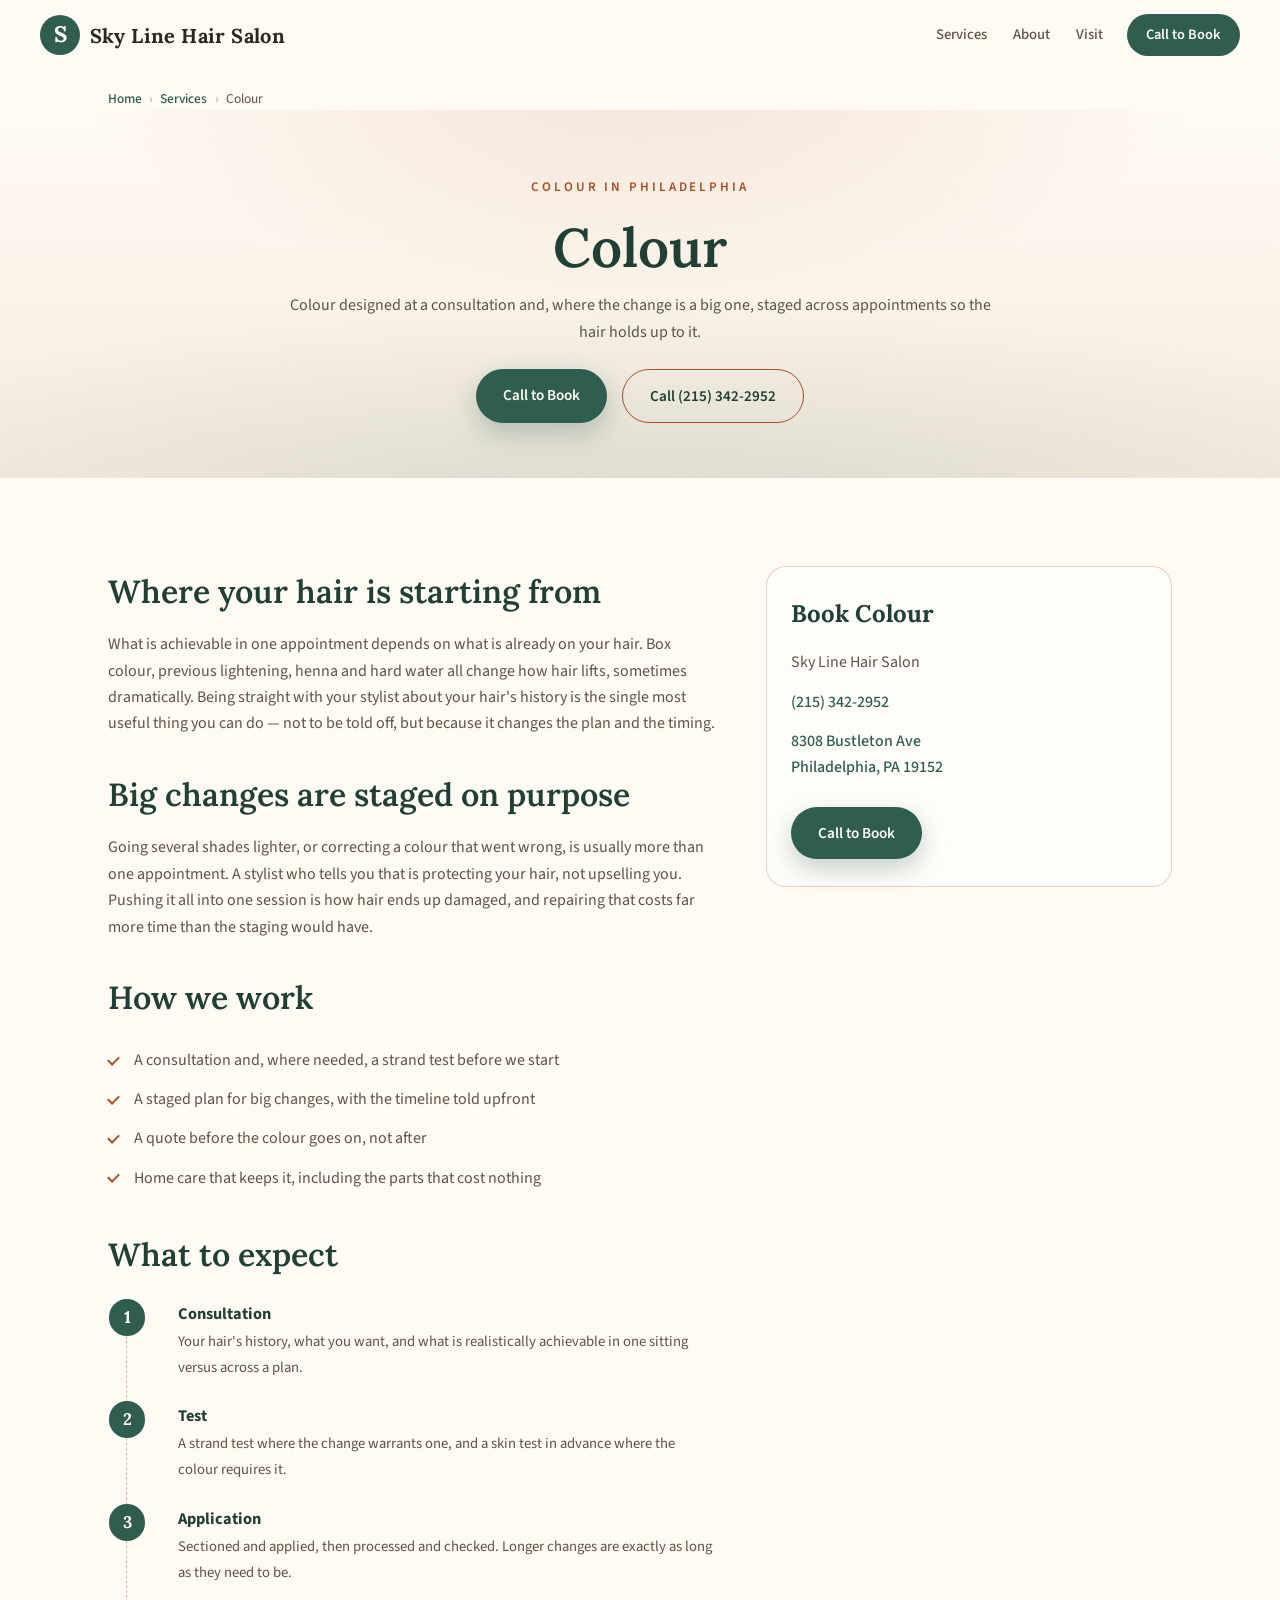
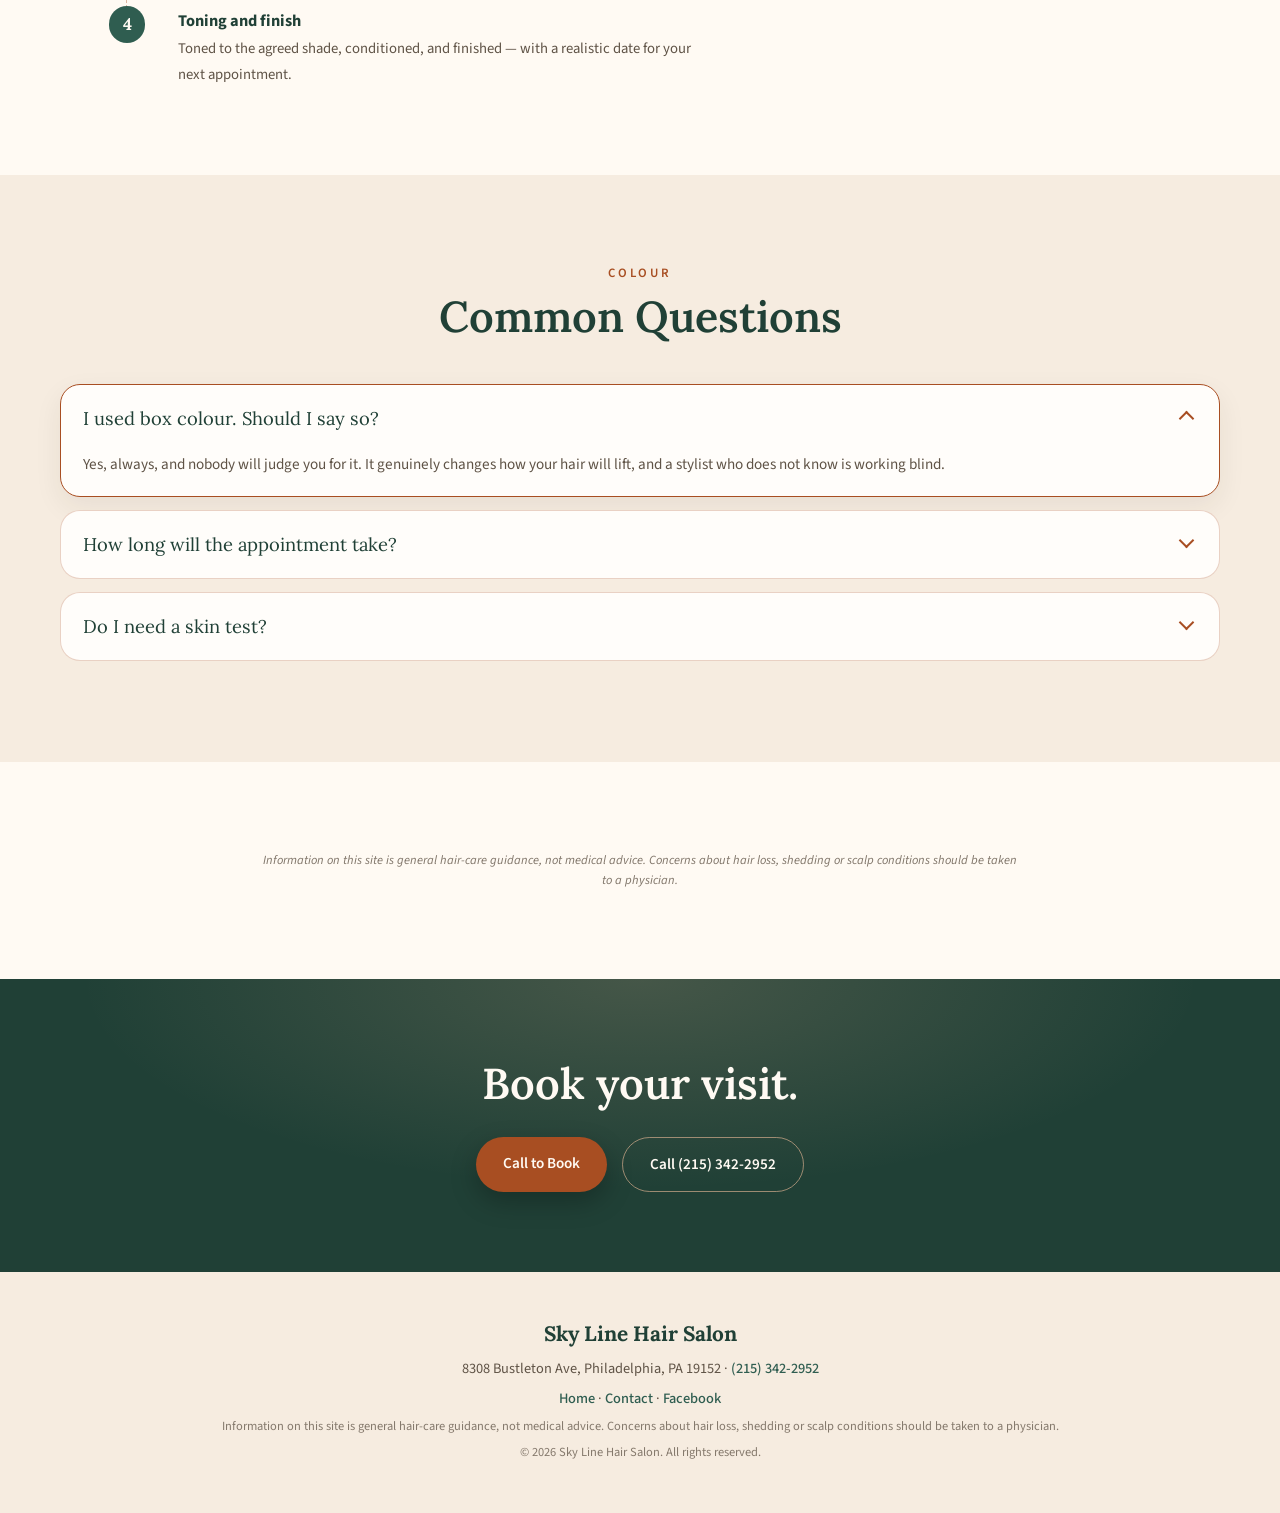
==== color.html @ 4eb21180 "site-factory: rebuild sky-line-hair-salon" ====
<!DOCTYPE html>
<html lang="en">
<head>
  <meta charset="UTF-8">
  <meta name="viewport" content="width=device-width, initial-scale=1.0">
  <meta name="description" content="Colour at Sky Line Hair Salon in Philadelphia. Colour designed at a consultation and, where the change is a big one, staged across appointments so the hair holds up to… Call (215) 342-2952.">
  <meta name="robots" content="index,follow">
  <meta name="theme-color" content="#2f5d50">
  <link rel="canonical" href="https://telldakidd.github.io/sky-line-hair-salon/color.html">
  <meta property="og:type" content="website">
  <meta property="og:site_name" content="Sky Line Hair Salon">
  <meta property="og:title" content="Colour in Philadelphia, PA | Sky Line Hair Salon">
  <meta property="og:description" content="Colour at Sky Line Hair Salon in Philadelphia. Colour designed at a consultation and, where the change is a big one, staged across appointments so the hair holds up to… Call (215) 342-2952.">
  <meta property="og:url" content="https://telldakidd.github.io/sky-line-hair-salon/color.html">
  <title>Colour in Philadelphia, PA | Sky Line Hair Salon</title>
  <link rel="preconnect" href="https://fonts.googleapis.com">
  <link rel="preconnect" href="https://fonts.gstatic.com" crossorigin>
  <link href="https://fonts.googleapis.com/css2?family=Lora:ital,wght@0,500;0,600;0,700;1,500&amp;family=Source+Sans+3:wght@400;500;600;700&amp;display=swap" rel="stylesheet">
  <link rel="stylesheet" href="styles.css">
  <script type="application/ld+json">{
  "@context": "https://schema.org",
  "@type": "HairSalon",
  "@id": "https://telldakidd.github.io/sky-line-hair-salon/#practice",
  "name": "Sky Line Hair Salon",
  "url": "https://telldakidd.github.io/sky-line-hair-salon/",
  "telephone": "(215) 342-2952",
  "priceRange": "$$",
  "currenciesAccepted": "USD",
  "address": {
    "@type": "PostalAddress",
    "streetAddress": "8308 Bustleton Ave",
    "addressLocality": "Philadelphia",
    "addressRegion": "PA",
    "postalCode": "19152",
    "addressCountry": "US"
  },
  "areaServed": [
    {
      "@type": "City",
      "name": "Philadelphia"
    }
  ],
  "openingHoursSpecification": [
    {
      "@type": "OpeningHoursSpecification",
      "dayOfWeek": [
        "Monday",
        "Tuesday",
        "Wednesday",
        "Thursday",
        "Friday"
      ],
      "opens": "09:30",
      "closes": "19:00"
    },
    {
      "@type": "OpeningHoursSpecification",
      "dayOfWeek": [
        "Saturday"
      ],
      "opens": "09:30",
      "closes": "17:00"
    },
    {
      "@type": "OpeningHoursSpecification",
      "dayOfWeek": [
        "Sunday"
      ],
      "opens": "09:30",
      "closes": "16:00"
    }
  ],
  "sameAs": [
    "https://www.facebook.com/SkyLineSalonLLC/"
  ],
  "hasOfferCatalog": {
    "@type": "OfferCatalog",
    "name": "Salon services",
    "itemListElement": [
      {
        "@type": "Offer",
        "itemOffered": {
          "@type": "Service",
          "name": "Cuts & Styling"
        }
      },
      {
        "@type": "Offer",
        "itemOffered": {
          "@type": "Service",
          "name": "Colour"
        }
      },
      {
        "@type": "Offer",
        "itemOffered": {
          "@type": "Service",
          "name": "Conditioning Services"
        }
      }
    ]
  },
  "paymentAccepted": "Cash, Credit Card"
}</script>
  <script type="application/ld+json">{
  "@context": "https://schema.org",
  "@type": "Service",
  "name": "Colour",
  "description": "Colour designed at a consultation and, where the change is a big one, staged across appointments so the hair holds up to it.",
  "url": "https://telldakidd.github.io/sky-line-hair-salon/color.html",
  "provider": {
    "@id": "https://telldakidd.github.io/sky-line-hair-salon/#practice",
    "@type": "HairSalon",
    "name": "Sky Line Hair Salon"
  }
}</script>
  <script type="application/ld+json">{
  "@context": "https://schema.org",
  "@type": "FAQPage",
  "mainEntity": [
    {
      "@type": "Question",
      "name": "I used box colour. Should I say so?",
      "acceptedAnswer": {
        "@type": "Answer",
        "text": "Yes, always, and nobody will judge you for it. It genuinely changes how your hair will lift, and a stylist who does not know is working blind."
      }
    },
    {
      "@type": "Question",
      "name": "How long will the appointment take?",
      "acceptedAnswer": {
        "@type": "Answer",
        "text": "Colour appointments vary enormously — a root touch-up and a full lightening are different afternoons. You will be given a realistic time when you book."
      }
    },
    {
      "@type": "Question",
      "name": "Do I need a skin test?",
      "acceptedAnswer": {
        "@type": "Answer",
        "text": "For some colour services, yes, and it has to be done in advance rather than on the day. We will tell you when you book if yours needs one."
      }
    }
  ]
}</script>
  <script type="application/ld+json">{
  "@context": "https://schema.org",
  "@type": "BreadcrumbList",
  "itemListElement": [
    {
      "@type": "ListItem",
      "position": 1,
      "name": "Home",
      "item": "https://telldakidd.github.io/sky-line-hair-salon/index.html"
    },
    {
      "@type": "ListItem",
      "position": 2,
      "name": "Services",
      "item": "https://telldakidd.github.io/sky-line-hair-salon/index.html#services"
    },
    {
      "@type": "ListItem",
      "position": 3,
      "name": "Colour",
      "item": "https://telldakidd.github.io/sky-line-hair-salon/color.html"
    }
  ]
}</script>
</head>
<body id="top">

  <header class="site-header" data-header>
    <a class="brand" href="index.html" aria-label="Sky Line Hair Salon home">
      <span class="brand-mark">S</span>
      <span class="brand-name">Sky Line Hair Salon</span>
    </a>
    <nav class="nav" data-nav aria-label="Primary navigation">
      <a href="index.html#services">Services</a>
      <a href="index.html#about">About</a>
      <a href="index.html#visit">Visit</a>
    </nav>
    <a class="header-cta" href="tel:+12153422952">Call to Book</a>
    <button type="button" class="nav-toggle" data-nav-toggle aria-label="Toggle menu" aria-expanded="false">
      <span></span><span></span><span></span>
    </button>
  </header>

  <main>
    <nav class="breadcrumb" aria-label="Breadcrumb">
      <a href="index.html">Home</a><span>&rsaquo;</span><a href="index.html#services">Services</a><span>&rsaquo;</span>Colour
    </nav>

    <section class="page-hero">
      <div class="hero-glow" aria-hidden="true"></div>
      <div class="page-hero-inner">
        <p class="eyebrow">Colour in Philadelphia</p>
        <h1>Colour</h1>
        <p class="lede">Colour designed at a consultation and, where the change is a big one, staged across appointments so the hair holds up to it.</p>
        <div class="hero-actions">
          <a class="button primary" href="tel:+12153422952">Call to Book</a>
          <a class="button secondary" href="tel:+12153422952">Call (215) 342-2952</a>
        </div>
      </div>
    </section>

    <section class="section">
      <div class="tx-body">
        <div class="tx-main">
          <h2>Where your hair is starting from</h2>
          <p>What is achievable in one appointment depends on what is already on your hair. Box colour, previous lightening, henna and hard water all change how hair lifts, sometimes dramatically. Being straight with your stylist about your hair&#39;s history is the single most useful thing you can do — not to be told off, but because it changes the plan and the timing.</p>
          <h2>Big changes are staged on purpose</h2>
          <p>Going several shades lighter, or correcting a colour that went wrong, is usually more than one appointment. A stylist who tells you that is protecting your hair, not upselling you. Pushing it all into one session is how hair ends up damaged, and repairing that costs far more time than the staging would have.</p>

          <h2>How we work</h2>
          <ul class="tx-list">
            <li>A consultation and, where needed, a strand test before we start</li>
            <li>A staged plan for big changes, with the timeline told upfront</li>
            <li>A quote before the colour goes on, not after</li>
            <li>Home care that keeps it, including the parts that cost nothing</li>
          </ul>

          <h2>What to expect</h2>
          <ol class="tx-steps">
            <li class="tx-step">
              <strong>Consultation</strong>
              <span>Your hair&#39;s history, what you want, and what is realistically achievable in one sitting versus across a plan.</span>
            </li>
            <li class="tx-step">
              <strong>Test</strong>
              <span>A strand test where the change warrants one, and a skin test in advance where the colour requires it.</span>
            </li>
            <li class="tx-step">
              <strong>Application</strong>
              <span>Sectioned and applied, then processed and checked. Longer changes are exactly as long as they need to be.</span>
            </li>
            <li class="tx-step">
              <strong>Toning and finish</strong>
              <span>Toned to the agreed shade, conditioned, and finished — with a realistic date for your next appointment.</span>
            </li>
          </ol>
        </div>

        <aside class="tx-aside">
          <div class="visit-card">
            <h3>Book Colour</h3>
            <p class="visit-line">Sky Line Hair Salon</p>
            <p class="visit-line"><a href="tel:+12153422952">(215) 342-2952</a></p>
            <p class="visit-line"><a href="https://www.google.com/maps/search/?api=1&amp;query=Sky%20Line%20Hair%20Salon%208308%20Bustleton%20Ave%20Philadelphia%20PA%2019152" target="_blank" rel="noopener">8308 Bustleton Ave<br>Philadelphia, PA 19152</a></p>
            <a class="button primary" href="tel:+12153422952">Call to Book</a>
          </div>
        </aside>
      </div>
    </section>

    <section class="section alt" id="faq">
      <div class="section-head">
        <p class="kicker">Colour</p>
        <h2>Common Questions</h2>
      </div>
      <div class="faq-list">
        <details class="faq-item" open>
          <summary>I used box colour. Should I say so?</summary>
          <p>Yes, always, and nobody will judge you for it. It genuinely changes how your hair will lift, and a stylist who does not know is working blind.</p>
        </details>
        <details class="faq-item">
          <summary>How long will the appointment take?</summary>
          <p>Colour appointments vary enormously — a root touch-up and a full lightening are different afternoons. You will be given a realistic time when you book.</p>
        </details>
        <details class="faq-item">
          <summary>Do I need a skin test?</summary>
          <p>For some colour services, yes, and it has to be done in advance rather than on the day. We will tell you when you book if yours needs one.</p>
        </details>
      </div>
    </section>

    <section class="section">
      <p class="compliance-note">Information on this site is general hair-care guidance, not medical advice. Concerns about hair loss, shedding or scalp conditions should be taken to a physician.</p>
    </section>

    <section class="cta-band" id="book">
      <h2>Book your visit.</h2>
      <p></p>
      <div class="hero-actions">
        <a class="button primary light" href="tel:+12153422952">Call to Book</a>
        <a class="button ghost" href="tel:+12153422952">Call (215) 342-2952</a>
      </div>
    </section>
  </main>

  <footer class="site-footer">
    <p class="foot-brand">Sky Line Hair Salon</p>
    <p>8308 Bustleton Ave, Philadelphia, PA 19152 &middot; <a href="tel:+12153422952">(215) 342-2952</a></p>
    <p>
      <a href="index.html">Home</a> &middot;       <a href="contact.html">Contact</a> &middot;       <a href="https://www.facebook.com/SkyLineSalonLLC/" target="_blank" rel="noopener">Facebook</a>    </p>
    <p class="fineprint">Information on this site is general hair-care guidance, not medical advice. Concerns about hair loss, shedding or scalp conditions should be taken to a physician.</p>
    <p class="fineprint">&copy; <span data-year>2026</span> Sky Line Hair Salon. All rights reserved.</p>
  </footer>

  <script src="script.js"></script>
</body>
</html>
---- styles.css ----
/* ===== site-factory shared stylesheet =====
   Derived from najalabee-medspa/styles.css by tools/extract_css.py.
   Do not hand-edit: re-run the extractor, or add rules to _dental.css instead. */
:root {
  --bg: #fffaf3;
  --bg-alt: #f6ece0;
  --ink: #2c2620;
  --ink-soft: #5f5346;
  --brand: #2f5d50;
  --brand-deep: #204036;
  --accent: #a84e22;
  --accent-soft: #eebd99;
  --surface: #fffdfa;
  --radius: 20px;
  --bg-rgb: 255, 250, 243;
  --bg-alt-rgb: 246, 236, 224;
  --brand-rgb: 47, 93, 80;
  --brand-deep-rgb: 32, 64, 54;
  --accent-rgb: 168, 78, 34;
  --accent-soft-rgb: 238, 189, 153;
  --shadow-rgb: 44, 38, 32;
  --heading: #204036;
  --on-brand: #fffaf3;
  --on-brand-deep: #fffaf3;
  --on-accent: #fffaf3;
  --shadow: 0 18px 50px rgba(44, 38, 32, 0.10);
  --font-display: "Lora", Georgia, serif;
  --font-body: "Source Sans 3", -apple-system, sans-serif;
}

* { margin: 0; padding: 0; box-sizing: border-box; }
html { scroll-behavior: smooth; }

body {
  font-family: var(--font-body);
  background: var(--bg);
  color: var(--ink);
  line-height: 1.65;
  -webkit-font-smoothing: antialiased;
  -moz-osx-font-smoothing: grayscale;
  overflow-x: clip;
}

img { max-width: 100%; display: block; }
a { color: inherit; }

h1, h2, h3, .hero-title { text-wrap: balance; }
p { text-wrap: pretty; }

/* ---------- Header ---------- */
.site-header {
  position: sticky; top: 0; z-index: 50;
  display: flex; align-items: center; gap: 1.5rem;
  padding: 0.9rem clamp(1rem, 4vw, 2.5rem);
  background: rgba(var(--bg-rgb), 0.9);
  -webkit-backdrop-filter: blur(10px);
  backdrop-filter: blur(10px);
  transition: box-shadow 0.25s ease, background 0.25s ease;
}
.site-header.scrolled { box-shadow: 0 6px 24px rgba(var(--shadow-rgb), 0.09); }

.brand { display: flex; align-items: center; gap: 0.6rem; text-decoration: none; }
.brand-mark {
  display: grid; place-items: center;
  width: 40px; height: 40px; border-radius: 50%;
  background: var(--brand); color: var(--on-brand);
  font-family: var(--font-display); font-weight: 700; font-size: 1.4rem;
  padding-bottom: 2px;
}
.brand-name {
  font-family: var(--font-display);
  font-weight: 700; font-size: 1.25rem; letter-spacing: 0.02em;
}
.brand-name em { font-style: italic; color: var(--accent); }

.nav { display: flex; gap: 1.6rem; margin-left: auto; }
.nav a {
  text-decoration: none; font-size: 0.92rem; font-weight: 500;
  color: var(--ink-soft); transition: color 0.2s;
}
.nav a:hover { color: var(--brand); }

.header-cta {
  padding: 0.55rem 1.2rem; border-radius: 999px;
  background: var(--brand); color: var(--on-brand);
  text-decoration: none; font-size: 0.9rem; font-weight: 600;
  transition: background 0.2s, transform 0.2s;
}
.header-cta:hover { background: var(--brand-deep); transform: translateY(-1px); }

.nav-toggle { display: none; background: none; border: 0; cursor: pointer; padding: 6px; }
.nav-toggle span {
  display: block; width: 22px; height: 2px; margin: 5px 0;
  background: var(--ink); border-radius: 2px; transition: 0.25s;
}

/* ---------- Hero ---------- */
.hero {
  position: relative; overflow: hidden;
  padding: clamp(4rem, 10vw, 7.5rem) 1.25rem clamp(3.5rem, 8vw, 6rem);
  text-align: center;
  background:
    radial-gradient(1200px 500px at 50% -10%, rgba(var(--accent-rgb), 0.16), transparent 65%),
    linear-gradient(180deg, var(--bg) 0%, var(--bg-alt) 100%);
}
.hero-glow {
  position: absolute; inset: auto -20% -60% -20%; height: 400px;
  background: radial-gradient(closest-side, rgba(var(--brand-rgb), 0.12), transparent);
  pointer-events: none; will-change: transform;
  animation: glowDrift 14s ease-in-out infinite alternate;
}
@keyframes glowDrift {
  from { transform: translate3d(-3%, 0, 0) scale(1); }
  to   { transform: translate3d(3%, -4%, 0) scale(1.08); }
}
.hero-inner { position: relative; max-width: 780px; margin: 0 auto; }

.eyebrow {
  font-size: 0.82rem; letter-spacing: 0.22em; text-transform: uppercase;
  color: var(--accent); font-weight: 600; margin-bottom: 1.2rem;
}
.hero-title {
  font-family: var(--font-display);
  font-size: clamp(2.9rem, 8vw, 5.2rem);
  font-weight: 600; line-height: 1.05; color: var(--heading);
}
.hero-title .script { font-style: italic; color: var(--accent); font-weight: 500; }
.hero-tagline {
  font-family: var(--font-display); font-style: italic;
  font-size: clamp(1.25rem, 3vw, 1.7rem); color: var(--ink-soft);
  margin-top: 0.6rem;
}
.hero-copy { max-width: 560px; margin: 1.2rem auto 0; color: var(--ink-soft); }

.hero-actions {
  display: flex; gap: 0.9rem; justify-content: center; flex-wrap: wrap;
  margin-top: 1.8rem;
}
.button {
  display: inline-block; padding: 0.85rem 1.7rem; border-radius: 999px;
  text-decoration: none; font-weight: 600; font-size: 0.95rem;
  transition: transform 0.2s cubic-bezier(0.2, 0, 0, 1), box-shadow 0.2s ease, background 0.2s ease;
}
.button:active { transform: scale(0.96); }
.button.primary {
  background: var(--brand); color: var(--on-brand);
  box-shadow: 0 10px 26px rgba(var(--brand-rgb), 0.28);
}
.button.primary:hover { background: var(--brand-deep); transform: translateY(-2px); box-shadow: 0 16px 34px rgba(var(--brand-rgb), 0.34); }
.button.primary:active { transform: scale(0.96); }
.button.primary.light { background: var(--accent); color: var(--on-accent); box-shadow: 0 10px 26px rgba(0,0,0,0.25); }
.button.primary.light:hover { background: var(--accent-soft); }
.button.secondary {
  border: 1.5px solid var(--accent); color: var(--heading); background: transparent;
}
.button.secondary:hover { background: rgba(var(--accent-rgb), 0.12); transform: translateY(-2px); }
.button.ghost { border: 1.5px solid rgba(var(--accent-soft-rgb), 0.6); color: var(--on-brand-deep); }
.button.ghost:hover { background: rgba(var(--accent-soft-rgb), 0.14); }

.hero-tags {
  display: flex; gap: 0.6rem; justify-content: center; flex-wrap: wrap;
  list-style: none; margin-top: 2rem;
}
.hero-tags li {
  padding: 0.35rem 0.95rem; border-radius: 999px; font-size: 0.8rem;
  background: var(--surface); border: 1px solid var(--accent-soft); color: var(--ink-soft);
  transition: transform 0.2s ease, box-shadow 0.2s ease, border-color 0.2s ease;
}
.hero-tags li:hover {
  transform: translateY(-2px);
  border-color: var(--accent);
  box-shadow: 0 6px 16px rgba(var(--accent-rgb), 0.2);
}

/* Staggered hero entrance */
.hero-stagger > * {
  opacity: 0;
  transform: translateY(22px);
  animation: heroIn 0.9s cubic-bezier(0.2, 0, 0, 1) forwards;
}
.hero-stagger > .eyebrow      { animation-delay: 0.05s; }
.hero-stagger > .hero-title   { animation-delay: 0.15s; }
.hero-stagger > .hero-tagline { animation-delay: 0.28s; }
.hero-stagger > .hero-copy    { animation-delay: 0.40s; }
.hero-stagger > .hero-actions { animation-delay: 0.52s; }
.hero-stagger > .hero-tags    { animation-delay: 0.64s; }
@keyframes heroIn {
  to { opacity: 1; transform: none; }
}

/* ---------- Proof marquee ---------- */
.proof {
  overflow: hidden; white-space: nowrap;
  padding: 0.85rem 0; background: var(--brand-deep); color: var(--accent-soft);
  font-size: 0.85rem; letter-spacing: 0.06em;
  -webkit-mask-image: linear-gradient(90deg, transparent, #000 8%, #000 92%, transparent);
  mask-image: linear-gradient(90deg, transparent, #000 8%, #000 92%, transparent);
}
.proof-track {
  display: inline-flex; gap: 2.5rem; padding-left: 2.5rem;
  will-change: transform;
  animation: marquee 32s linear infinite;
}
.proof:hover .proof-track { animation-play-state: paused; }
.proof-track span { flex: 0 0 auto; }
.proof-track .dot { color: var(--accent); opacity: 0.6; }
@keyframes marquee {
  from { transform: translate3d(0, 0, 0); }
  to   { transform: translate3d(-50%, 0, 0); }
}

/* ---------- Sections ---------- */
.section { padding: clamp(3.5rem, 8vw, 5.5rem) clamp(1.25rem, 5vw, 3rem); max-width: 1160px; margin: 0 auto; }
.section.alt { max-width: none; background: var(--bg-alt); }
.section.alt > * { max-width: 1160px; margin-left: auto; margin-right: auto; }

.section-head { text-align: center; max-width: 640px; margin: 0 auto 2.6rem; }
.kicker {
  font-size: 0.8rem; letter-spacing: 0.22em; text-transform: uppercase;
  color: var(--accent); font-weight: 600; margin-bottom: 0.5rem;
}
.section-head h2, .about-copy h2, .cta-band h2 {
  font-family: var(--font-display); font-weight: 600;
  font-size: clamp(1.9rem, 4.5vw, 2.7rem); color: var(--heading); line-height: 1.15;
}
.section-head .sub { margin-top: 0.7rem; color: var(--ink-soft); }

/* ---------- Services ---------- */
.service-grid {
  display: grid; gap: 1.2rem;
  grid-template-columns: repeat(auto-fit, minmax(240px, 1fr));
}
.service-card {
  position: relative; background: var(--surface); border-radius: var(--radius);
  border: 1px solid rgba(var(--accent-rgb), 0.25);
  padding: 1.6rem 1.4rem 1.3rem; box-shadow: 0 8px 24px rgba(var(--shadow-rgb), 0.05);
  transition: transform 0.22s ease, box-shadow 0.22s ease;
}
.service-card {
  transition: transform 0.28s cubic-bezier(0.2, 0, 0, 1), box-shadow 0.28s ease, border-color 0.28s ease;
}
.service-card:hover {
  transform: translateY(-6px);
  box-shadow: 0 22px 48px rgba(var(--shadow-rgb), 0.13);
  border-color: var(--accent);
}
.service-card.featured { border: 1.5px solid var(--accent); }
.service-card .tag {
  position: absolute; top: -11px; right: 16px;
  background: var(--accent); color: var(--surface);
  font-size: 0.7rem; font-weight: 700; letter-spacing: 0.08em; text-transform: uppercase;
  padding: 0.2rem 0.7rem; border-radius: 999px;
}
.sc-icon {
  display: inline-flex; margin-bottom: 0.9rem;
  width: 46px; height: 46px; border-radius: 12px;
  align-items: center; justify-content: center;
  background: rgba(var(--brand-rgb), 0.06);
  transition: transform 0.28s cubic-bezier(0.2, 0, 0, 1), background 0.28s ease;
}
.sc-icon svg {
  width: 26px; height: 26px;
  fill: none; stroke: var(--brand); stroke-width: 1.5;
  stroke-linecap: round; stroke-linejoin: round;
}
.service-card:hover .sc-icon { background: rgba(var(--accent-rgb), 0.14); transform: translateY(-2px); }
.service-card:hover .sc-icon svg { stroke: var(--accent); }
.service-card h3 { font-family: var(--font-display); font-size: 1.35rem; color: var(--heading); }
.service-card p { font-size: 0.9rem; color: var(--ink-soft); margin: 0.4rem 0 0.9rem; }
.sc-book {
  font-size: 0.88rem; font-weight: 600; color: var(--accent); text-decoration: none;
}
.sc-book:hover { color: var(--brand); }

.price-note { text-align: center; margin-top: 2.2rem; color: var(--ink-soft); font-style: italic; }

/* ---------- About ---------- */
.about-wrap {
  display: grid; grid-template-columns: 1.4fr 1fr; gap: 3rem; align-items: center;
}
.about-copy p { color: var(--ink-soft); margin: 1rem 0; }
.about-copy .button { margin-top: 0.5rem; }
.about-stats {
  list-style: none; display: grid; grid-template-columns: 1fr 1fr; gap: 1rem;
}
.about-stats li {
  background: var(--surface); border-radius: var(--radius); text-align: center;
  padding: 1.5rem 1rem; border: 1px solid rgba(var(--accent-rgb), 0.25);
}
.stat-num {
  display: block; font-family: var(--font-display); font-weight: 700;
  font-size: 2rem; color: var(--heading);
  font-variant-numeric: tabular-nums; font-feature-settings: "tnum";
}
.stat-label { font-size: 0.8rem; color: var(--ink-soft); letter-spacing: 0.04em; }

/* ---------- Gallery ---------- */
.gallery-grid {
  display: grid; gap: 1rem;
  grid-template-columns: repeat(auto-fit, minmax(160px, 1fr));
}
.gal {
  position: relative; display: grid; place-items: end start;
  aspect-ratio: 1; border-radius: var(--radius); overflow: hidden;
  text-decoration: none; padding: 1rem;
  outline: 1px solid rgba(0, 0, 0, 0.08); outline-offset: -1px;
  background: linear-gradient(160deg, var(--brand) 0%, var(--brand-deep) 100%);
  transition: transform 0.3s cubic-bezier(0.2, 0, 0, 1), box-shadow 0.3s ease;
}
.gal img {
  position: absolute; inset: 0; width: 100%; height: 100%;
  object-fit: cover; z-index: 0;
  transition: transform 0.5s cubic-bezier(0.2, 0, 0, 1);
}
.gal:hover img { transform: scale(1.05); }
/* Scrim keeps the label legible over a real photo */
.gal::before {
  content: ""; position: absolute; inset: 0; z-index: 1; pointer-events: none;
  background: linear-gradient(0deg, rgba(var(--brand-deep-rgb), 0.55), transparent 55%);
}
/* Placeholder look when the photo file is missing */
.gal.no-img {
  background:
    radial-gradient(120% 120% at 20% 15%, rgba(var(--accent-soft-rgb), 0.5), transparent 60%),
    linear-gradient(160deg, var(--brand) 0%, var(--brand-deep) 100%);
}
.gal.no-img img { display: none; }
.gal:hover { transform: translateY(-6px); box-shadow: 0 20px 44px rgba(var(--brand-deep-rgb), 0.28); }
.gal span {
  position: relative; z-index: 2;
  font-family: var(--font-display); font-size: 1.1rem; letter-spacing: 0.01em;
  color: var(--on-brand);
}
.gallery-cta { text-align: center; margin-top: 2rem; }

/* ---------- Reviews ---------- */
.review-links {
  display: grid; gap: 1.2rem;
  grid-template-columns: repeat(auto-fit, minmax(200px, 1fr));
  max-width: 780px; margin: 0 auto;
}
.review-card {
  display: flex; flex-direction: column; align-items: center; gap: 0.5rem;
  background: var(--surface); border-radius: var(--radius);
  border: 1px solid rgba(var(--accent-rgb), 0.25); padding: 1.8rem 1.4rem;
  text-decoration: none; text-align: center;
  transition: transform 0.26s cubic-bezier(0.2, 0, 0, 1), box-shadow 0.26s ease, border-color 0.26s ease;
}
.review-card:hover { transform: translateY(-5px); box-shadow: var(--shadow); border-color: var(--accent); }
.rl-stars { color: var(--accent); letter-spacing: 0.12em; font-size: 1.05rem; }
.rl-name { font-family: var(--font-display); font-size: 1.3rem; color: var(--heading); font-weight: 600; }
.rl-cta { font-size: 0.85rem; font-weight: 600; color: var(--ink-soft); }
.review-card:hover .rl-cta { color: var(--brand); }

/* ---------- Visit ---------- */
.visit-wrap { display: grid; grid-template-columns: 1fr 1fr; gap: 1.4rem; }
.visit-card {
  background: var(--surface); border-radius: var(--radius);
  border: 1px solid rgba(var(--accent-rgb), 0.25); padding: 2rem 1.8rem;
}
.visit-card h3 { font-family: var(--font-display); font-size: 1.5rem; color: var(--heading); margin-bottom: 1rem; }
.visit-line { margin: 0.55rem 0; color: var(--ink-soft); }
.visit-line a { color: var(--brand); text-decoration: none; font-weight: 500; }
.visit-line a:hover { text-decoration: underline; }
.visit-card .button { margin-top: 1.1rem; }
.hours { width: 100%; border-collapse: collapse; }
.hours td { padding: 0.55rem 0; border-bottom: 1px dashed rgba(var(--accent-rgb), 0.35); color: var(--ink-soft); }
.hours td:last-child { text-align: right; font-weight: 600; color: var(--ink); }
.visit-note { margin-top: 1rem; font-size: 0.85rem; font-style: italic; color: var(--ink-soft); }

/* ---------- CTA band ---------- */
.cta-band {
  text-align: center; padding: clamp(3.5rem, 8vw, 5rem) 1.25rem;
  background:
    radial-gradient(800px 300px at 50% 0%, rgba(var(--accent-soft-rgb), 0.18), transparent 70%),
    var(--brand-deep);
  color: var(--on-brand-deep);
}
.cta-band h2 { color: var(--on-brand-deep); }
.cta-band p { color: var(--accent-soft); margin: 0.6rem 0 1.6rem; font-style: italic; }

/* ---------- Footer ---------- */
.site-footer {
  text-align: center; padding: 2.5rem 1.25rem 2.8rem;
  background: var(--bg-alt); color: var(--ink-soft); font-size: 0.9rem;
}
.foot-brand { font-family: var(--font-display); font-size: 1.3rem; font-weight: 700; color: var(--heading); }
.foot-brand em { font-style: italic; color: var(--accent); }
.site-footer a { color: var(--brand); text-decoration: none; font-weight: 500; }
.site-footer a:hover { text-decoration: underline; }
.site-footer p { margin: 0.35rem 0; }
.fineprint { margin-top: 1rem; font-size: 0.78rem; opacity: 0.75; }

/* ---------- Reveal animation ---------- */
.reveal {
  opacity: 0; transform: translateY(18px);
  transition: opacity 0.6s ease, transform 0.6s cubic-bezier(0.2, 0, 0, 1);
  transition-delay: calc(var(--i, 0) * 70ms);
  will-change: transform, opacity;
}
.reveal.in { opacity: 1; transform: none; }

/* ---------- Reduced motion ---------- */
@media (prefers-reduced-motion: reduce) {
  * { animation-duration: 0.001ms !important; animation-iteration-count: 1 !important; }
  .reveal { opacity: 1; transform: none; transition: none; }
  .hero-stagger > * { opacity: 1; transform: none; animation: none; }
  .proof-track { animation: none; }
  .hero-glow { animation: none; }
  html { scroll-behavior: auto; }
}

/* ---------- Mobile ---------- */
@media (max-width: 760px) {
  .nav {
    position: absolute; top: 100%; left: 0; right: 0;
    flex-direction: column; gap: 0; display: none;
    background: var(--bg); box-shadow: 0 18px 30px rgba(var(--shadow-rgb), 0.12);
  }
  .nav a { padding: 0.9rem 1.5rem; border-top: 1px solid rgba(var(--accent-rgb), 0.2); }
  .site-header.nav-open .nav { display: flex; }
  .nav-toggle { display: block; margin-left: auto; }
  .header-cta { margin-left: auto; }
  .nav-toggle { margin-left: 0; }

  .about-wrap, .visit-wrap { grid-template-columns: 1fr; }
  .proof { gap: 1.1rem; font-size: 0.78rem; }
}

/* ===== Dental additions =====
   Appended to the shared sheet. Everything above this line is derived from the
   live najalabee-medspa stylesheet and must not be edited here. */

/* ---------- Breadcrumb ---------- */
.breadcrumb {
  max-width: 1160px; margin: 0 auto; padding: 1.1rem clamp(1.25rem, 5vw, 3rem) 0;
  font-size: 0.84rem; color: var(--ink-soft);
}
.breadcrumb a { color: var(--brand); text-decoration: none; font-weight: 500; }
.breadcrumb a:hover { text-decoration: underline; }
.breadcrumb span { opacity: 0.55; margin: 0 0.45rem; }

/* ---------- Sub-page hero ---------- */
.page-hero {
  position: relative; overflow: hidden; text-align: center;
  padding: clamp(2.6rem, 6vw, 4.2rem) 1.25rem clamp(2.2rem, 5vw, 3.4rem);
  background:
    radial-gradient(900px 400px at 50% -20%, rgba(var(--accent-rgb), 0.14), transparent 65%),
    linear-gradient(180deg, var(--bg) 0%, var(--bg-alt) 100%);
}
.page-hero-inner { position: relative; max-width: 720px; margin: 0 auto; }
.page-hero h1 {
  font-family: var(--font-display); font-weight: 600; line-height: 1.1;
  font-size: clamp(2.1rem, 5.5vw, 3.4rem); color: var(--heading);
}
.page-hero .lede { margin-top: 0.9rem; color: var(--ink-soft); }
.page-hero .hero-actions { margin-top: 1.5rem; }
.page-price {
  display: inline-block; margin-top: 1rem; padding: 0.35rem 1rem;
  border-radius: 999px; border: 1px solid var(--accent);
  font-size: 0.85rem; font-weight: 600; color: var(--heading);
  background: rgba(var(--accent-rgb), 0.1);
}

/* ---------- New-patient offer band ---------- */
.offer-band {
  display: grid; gap: 1.4rem; align-items: center;
  grid-template-columns: auto 1fr auto;
  max-width: 1000px; margin: 0 auto;
  background: var(--surface); border-radius: var(--radius);
  border: 1.5px solid var(--accent);
  padding: 1.8rem clamp(1.4rem, 4vw, 2.4rem);
  box-shadow: 0 18px 44px rgba(var(--shadow-rgb), 0.09);
}
.offer-price {
  font-family: var(--font-display); font-weight: 700; line-height: 1;
  font-size: clamp(2.4rem, 6vw, 3.4rem); color: var(--heading);
  font-variant-numeric: tabular-nums;
}
.offer-was {
  display: block; margin-top: 0.3rem; font-family: var(--font-body);
  font-size: 0.85rem; font-weight: 500; color: var(--ink-soft);
  text-decoration: line-through; opacity: 0.8;
}
.offer-body h3 { font-family: var(--font-display); font-size: 1.5rem; color: var(--heading); }
.offer-body p { color: var(--ink-soft); margin-top: 0.35rem; }
.offer-fine {
  display: block; margin-top: 0.7rem; font-size: 0.76rem;
  color: var(--ink-soft); opacity: 0.85; font-style: italic;
}

/* ---------- Insurance ---------- */
.insurance-grid {
  display: flex; flex-wrap: wrap; gap: 0.6rem; justify-content: center;
  max-width: 900px; margin: 0 auto;
}
.ins-chip {
  padding: 0.5rem 1.1rem; border-radius: 999px; font-size: 0.88rem; font-weight: 500;
  background: var(--surface); border: 1px solid rgba(var(--accent-rgb), 0.35);
  color: var(--ink-soft);
  transition: transform 0.2s ease, border-color 0.2s ease, box-shadow 0.2s ease;
}
.ins-chip:hover {
  transform: translateY(-2px); border-color: var(--accent);
  box-shadow: 0 6px 16px rgba(var(--accent-rgb), 0.2);
}
.ins-note { text-align: center; margin-top: 1.6rem; color: var(--ink-soft); }

.plan-card {
  max-width: 520px; margin: 2.4rem auto 0; text-align: center;
  background: var(--surface); border-radius: var(--radius);
  border: 1.5px solid var(--accent); padding: 2rem 1.8rem;
}
.plan-card h3 { font-family: var(--font-display); font-size: 1.6rem; color: var(--heading); }
.plan-price {
  display: block; margin: 0.6rem 0 1rem;
  font-family: var(--font-display); font-weight: 700; font-size: 2.2rem;
  color: var(--brand); font-variant-numeric: tabular-nums;
}
.plan-list { list-style: none; text-align: left; max-width: 320px; margin: 0 auto; }
.plan-list li {
  position: relative; padding: 0.45rem 0 0.45rem 1.6rem; color: var(--ink-soft);
  border-bottom: 1px dashed rgba(var(--accent-rgb), 0.3);
}
.plan-list li::before {
  content: ""; position: absolute; left: 0; top: 1rem;
  width: 9px; height: 5px; border-left: 2px solid var(--accent);
  border-bottom: 2px solid var(--accent); transform: rotate(-45deg);
}
.finance-list {
  list-style: none; display: flex; flex-wrap: wrap; gap: 0.55rem;
  justify-content: center; margin-top: 1.6rem;
}
.finance-list li {
  padding: 0.3rem 0.9rem; border-radius: 999px; font-size: 0.8rem;
  border: 1px solid rgba(var(--accent-rgb), 0.35); color: var(--ink-soft);
}

/* ---------- Treatment page body ---------- */
.tx-body { display: grid; grid-template-columns: 1.5fr 1fr; gap: 3rem; align-items: start; }
.tx-body h2 {
  font-family: var(--font-display); font-weight: 600;
  font-size: clamp(1.5rem, 3.4vw, 2rem); color: var(--heading);
  margin-top: 2rem;
}
.tx-body h2:first-child { margin-top: 0; }
.tx-body p { color: var(--ink-soft); margin-top: 0.8rem; }
.tx-list { list-style: none; margin-top: 1rem; }
.tx-list li {
  position: relative; padding: 0.4rem 0 0.4rem 1.6rem; color: var(--ink-soft);
}
.tx-list li::before {
  content: ""; position: absolute; left: 0; top: 0.95rem;
  width: 9px; height: 5px; border-left: 2px solid var(--accent);
  border-bottom: 2px solid var(--accent); transform: rotate(-45deg);
}

.tx-steps { list-style: none; counter-reset: step; margin-top: 1.2rem; }
.tx-step {
  counter-increment: step; position: relative; padding: 0 0 1.4rem 3.2rem;
  border-left: 1px dashed rgba(var(--accent-rgb), 0.4); margin-left: 1.1rem;
}
.tx-step:last-child { border-left-color: transparent; padding-bottom: 0; }
.tx-step::before {
  content: counter(step);
  position: absolute; left: -1.15rem; top: -0.1rem;
  display: grid; place-items: center; width: 2.3rem; height: 2.3rem;
  border-radius: 50%; background: var(--brand); color: var(--on-brand);
  font-family: var(--font-display); font-weight: 700; font-size: 1.05rem;
}
.tx-step strong { display: block; color: var(--heading); font-size: 1.02rem; }
.tx-step span { color: var(--ink-soft); font-size: 0.92rem; }

.tx-aside { position: sticky; top: 5.5rem; display: grid; gap: 1.2rem; }
.tx-aside .visit-card { padding: 1.7rem 1.5rem; }

/* ---------- FAQ ---------- */
.faq-list { max-width: 760px; margin: 0 auto; }
details.faq-item {
  background: var(--surface); border-radius: var(--radius);
  border: 1px solid rgba(var(--accent-rgb), 0.25);
  padding: 0 1.4rem; margin-bottom: 0.8rem;
  transition: border-color 0.22s ease, box-shadow 0.22s ease;
}
details.faq-item[open] { border-color: var(--accent); box-shadow: 0 10px 28px rgba(var(--shadow-rgb), 0.07); }
details.faq-item summary {
  list-style: none; cursor: pointer; position: relative;
  padding: 1.15rem 2.2rem 1.15rem 0;
  font-family: var(--font-display); font-size: 1.15rem; color: var(--heading);
}
details.faq-item summary::-webkit-details-marker { display: none; }
details.faq-item summary::after {
  content: ""; position: absolute; right: 0.3rem; top: 1.5rem;
  width: 9px; height: 9px; border-right: 2px solid var(--accent);
  border-bottom: 2px solid var(--accent); transform: rotate(45deg);
  transition: transform 0.22s ease;
}
details.faq-item[open] summary::after { transform: rotate(-135deg); top: 1.75rem; }
details.faq-item p { padding-bottom: 1.2rem; color: var(--ink-soft); font-size: 0.95rem; }

/* ---------- Team ---------- */
.team-grid {
  display: grid; gap: 1.2rem;
  grid-template-columns: repeat(auto-fit, minmax(240px, 1fr));
  max-width: 900px; margin: 0 auto;
}
.doc-card {
  background: var(--surface); border-radius: var(--radius); text-align: center;
  border: 1px solid rgba(var(--accent-rgb), 0.25); padding: 2rem 1.5rem;
}
.doc-photo {
  width: 96px; height: 96px; border-radius: 50%; margin: 0 auto 1rem;
  object-fit: cover; background: rgba(var(--brand-rgb), 0.1);
}
.doc-card h3 { font-family: var(--font-display); font-size: 1.35rem; color: var(--heading); }
.doc-role { font-size: 0.82rem; letter-spacing: 0.1em; text-transform: uppercase; color: var(--accent); font-weight: 600; }
.doc-card p { font-size: 0.9rem; color: var(--ink-soft); margin-top: 0.8rem; }
.doc-meta { margin-top: 0.8rem; font-size: 0.8rem; color: var(--ink-soft); opacity: 0.85; }

/* ---------- Testimonials ---------- */
.quote-grid {
  display: grid; gap: 1.2rem;
  grid-template-columns: repeat(auto-fit, minmax(260px, 1fr));
}
.quote-card {
  background: var(--surface); border-radius: var(--radius);
  border: 1px solid rgba(var(--accent-rgb), 0.25); padding: 1.8rem 1.6rem;
}
.quote-card blockquote { font-size: 0.98rem; color: var(--ink-soft); font-style: italic; }
.quote-card figcaption { margin-top: 0.9rem; font-size: 0.85rem; font-weight: 600; color: var(--heading); }
.quote-card .q-source { font-weight: 400; color: var(--ink-soft); }

/* ---------- Emergency bar ---------- */
.emergency-bar {
  display: flex; flex-wrap: wrap; gap: 0.9rem 1.4rem;
  align-items: center; justify-content: center; text-align: center;
  padding: 0.9rem 1.25rem;
  background: var(--brand-deep); color: var(--on-brand-deep); font-size: 0.9rem;
}
.emergency-bar a {
  color: var(--accent-soft); font-weight: 700; text-decoration: none;
  border-bottom: 1px solid rgba(var(--accent-soft-rgb), 0.5);
}
.emergency-bar a:hover { color: var(--on-brand-deep); }

/* ---------- Compliance note ---------- */
.compliance-note {
  max-width: 760px; margin: 0 auto; text-align: center;
  font-size: 0.78rem; color: var(--ink-soft); opacity: 0.8; font-style: italic;
}

/* ---------- Mobile ---------- */
@media (max-width: 860px) {
  .tx-body { grid-template-columns: 1fr; }
  .tx-aside { position: static; }
}
@media (max-width: 760px) {
  .offer-band { grid-template-columns: 1fr; text-align: center; }
  .offer-band .button { width: 100%; }
}
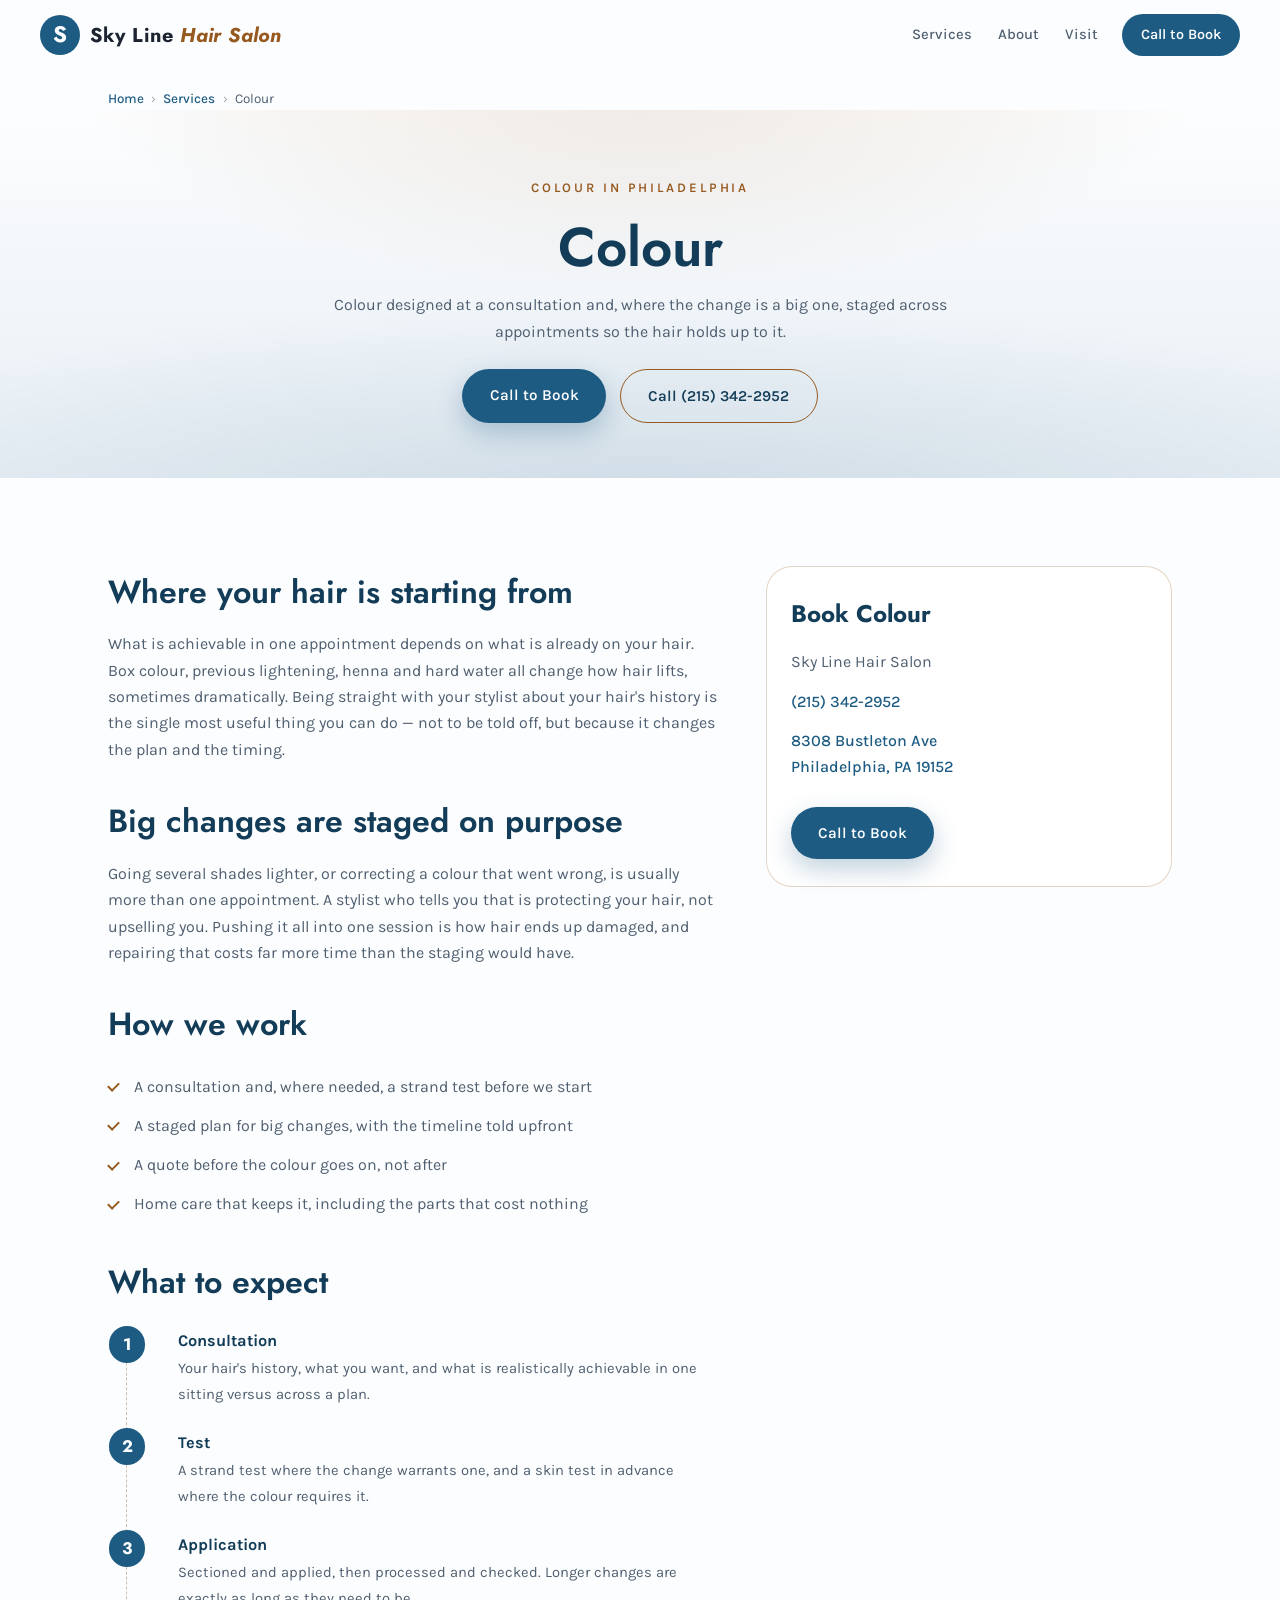
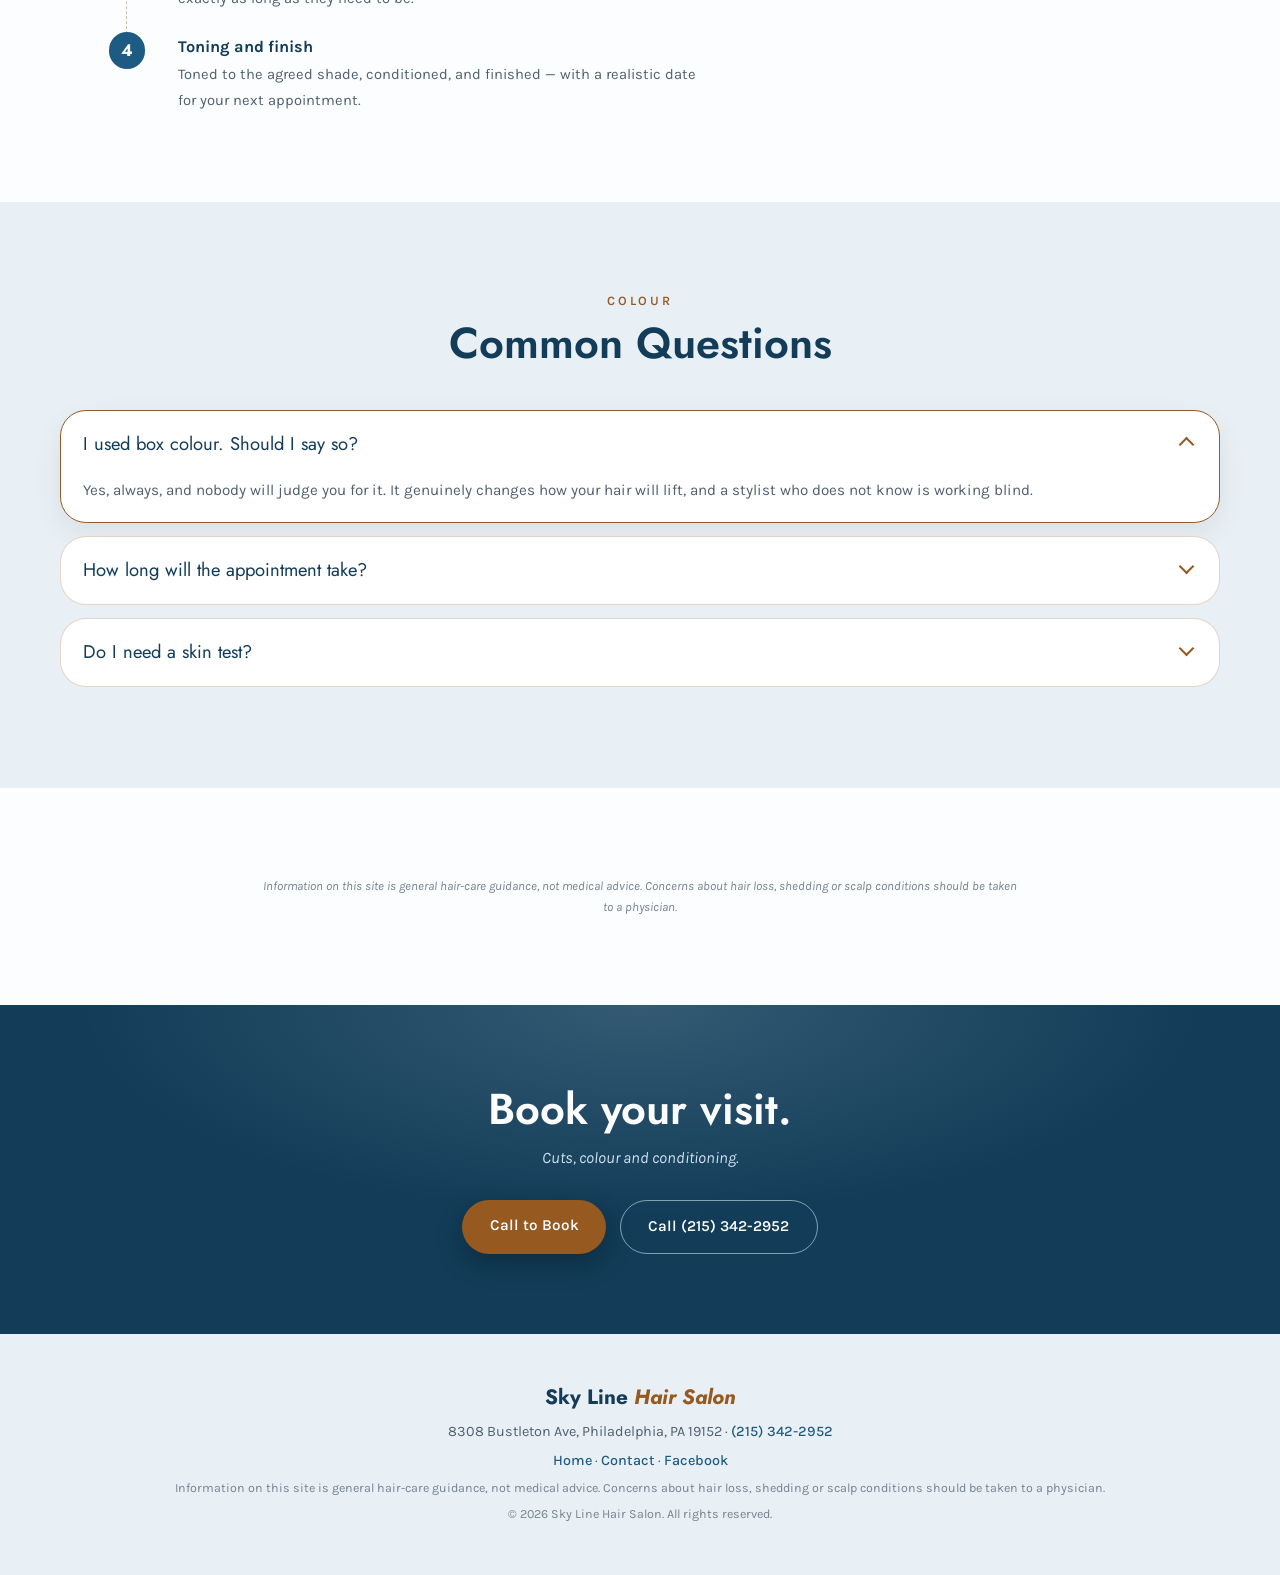
==== commit 1ba249c4: "site-factory: rebuild sky-line-hair-salon" ====
--- a/color.html
+++ b/color.html
@@ -5,7 +5,7 @@
   <meta name="viewport" content="width=device-width, initial-scale=1.0">
   <meta name="description" content="Colour at Sky Line Hair Salon in Philadelphia. Colour designed at a consultation and, where the change is a big one, staged across appointments so the hair holds up to… Call (215) 342-2952.">
   <meta name="robots" content="index,follow">
-  <meta name="theme-color" content="#2f5d50">
+  <meta name="theme-color" content="#1d5b82">
   <link rel="canonical" href="https://telldakidd.github.io/sky-line-hair-salon/color.html">
   <meta property="og:type" content="website">
   <meta property="og:site_name" content="Sky Line Hair Salon">
@@ -15,7 +15,7 @@
   <title>Colour in Philadelphia, PA | Sky Line Hair Salon</title>
   <link rel="preconnect" href="https://fonts.googleapis.com">
   <link rel="preconnect" href="https://fonts.gstatic.com" crossorigin>
-  <link href="https://fonts.googleapis.com/css2?family=Lora:ital,wght@0,500;0,600;0,700;1,500&amp;family=Source+Sans+3:wght@400;500;600;700&amp;display=swap" rel="stylesheet">
+  <link href="https://fonts.googleapis.com/css2?family=Jost:wght@500;600;700&amp;family=Karla:wght@400;500;600;700&amp;display=swap" rel="stylesheet">
   <link rel="stylesheet" href="styles.css">
   <script type="application/ld+json">{
   "@context": "https://schema.org",
@@ -174,7 +174,7 @@
   <header class="site-header" data-header>
     <a class="brand" href="index.html" aria-label="Sky Line Hair Salon home">
       <span class="brand-mark">S</span>
-      <span class="brand-name">Sky Line Hair Salon</span>
+      <span class="brand-name">Sky Line <em>Hair Salon</em></span>
     </a>
     <nav class="nav" data-nav aria-label="Primary navigation">
       <a href="index.html#services">Services</a>
@@ -281,7 +281,7 @@
 
     <section class="cta-band" id="book">
       <h2>Book your visit.</h2>
-      <p></p>
+      <p>Cuts, colour and conditioning.</p>
       <div class="hero-actions">
         <a class="button primary light" href="tel:+12153422952">Call to Book</a>
         <a class="button ghost" href="tel:+12153422952">Call (215) 342-2952</a>
@@ -290,7 +290,7 @@
   </main>
 
   <footer class="site-footer">
-    <p class="foot-brand">Sky Line Hair Salon</p>
+    <p class="foot-brand">Sky Line <em>Hair Salon</em></p>
     <p>8308 Bustleton Ave, Philadelphia, PA 19152 &middot; <a href="tel:+12153422952">(215) 342-2952</a></p>
     <p>
       <a href="index.html">Home</a> &middot;       <a href="contact.html">Contact</a> &middot;       <a href="https://www.facebook.com/SkyLineSalonLLC/" target="_blank" rel="noopener">Facebook</a>    </p>
--- a/styles.css
+++ b/styles.css
@@ -2,30 +2,30 @@
    Derived from najalabee-medspa/styles.css by tools/extract_css.py.
    Do not hand-edit: re-run the extractor, or add rules to _dental.css instead. */
 :root {
-  --bg: #fffaf3;
-  --bg-alt: #f6ece0;
-  --ink: #2c2620;
-  --ink-soft: #5f5346;
-  --brand: #2f5d50;
-  --brand-deep: #204036;
-  --accent: #a84e22;
-  --accent-soft: #eebd99;
-  --surface: #fffdfa;
-  --radius: 20px;
-  --bg-rgb: 255, 250, 243;
-  --bg-alt-rgb: 246, 236, 224;
-  --brand-rgb: 47, 93, 80;
-  --brand-deep-rgb: 32, 64, 54;
-  --accent-rgb: 168, 78, 34;
-  --accent-soft-rgb: 238, 189, 153;
-  --shadow-rgb: 44, 38, 32;
-  --heading: #204036;
-  --on-brand: #fffaf3;
-  --on-brand-deep: #fffaf3;
-  --on-accent: #fffaf3;
-  --shadow: 0 18px 50px rgba(44, 38, 32, 0.10);
-  --font-display: "Lora", Georgia, serif;
-  --font-body: "Source Sans 3", -apple-system, sans-serif;
+  --bg: #fcfdfe;
+  --bg-alt: #e8eff5;
+  --ink: #1b2430;
+  --ink-soft: #4f5f70;
+  --brand: #1d5b82;
+  --brand-deep: #123c58;
+  --accent: #96591f;
+  --accent-soft: #cfe3f0;
+  --surface: #ffffff;
+  --radius: 26px;
+  --bg-rgb: 252, 253, 254;
+  --bg-alt-rgb: 232, 239, 245;
+  --brand-rgb: 29, 91, 130;
+  --brand-deep-rgb: 18, 60, 88;
+  --accent-rgb: 150, 89, 31;
+  --accent-soft-rgb: 207, 227, 240;
+  --shadow-rgb: 27, 36, 48;
+  --heading: #123c58;
+  --on-brand: #fcfdfe;
+  --on-brand-deep: #fcfdfe;
+  --on-accent: #fcfdfe;
+  --shadow: 0 18px 50px rgba(27, 36, 48, 0.10);
+  --font-display: "Jost", "Futura", sans-serif;
+  --font-body: "Karla", -apple-system, sans-serif;
 }
 
 * { margin: 0; padding: 0; box-sizing: border-box; }
